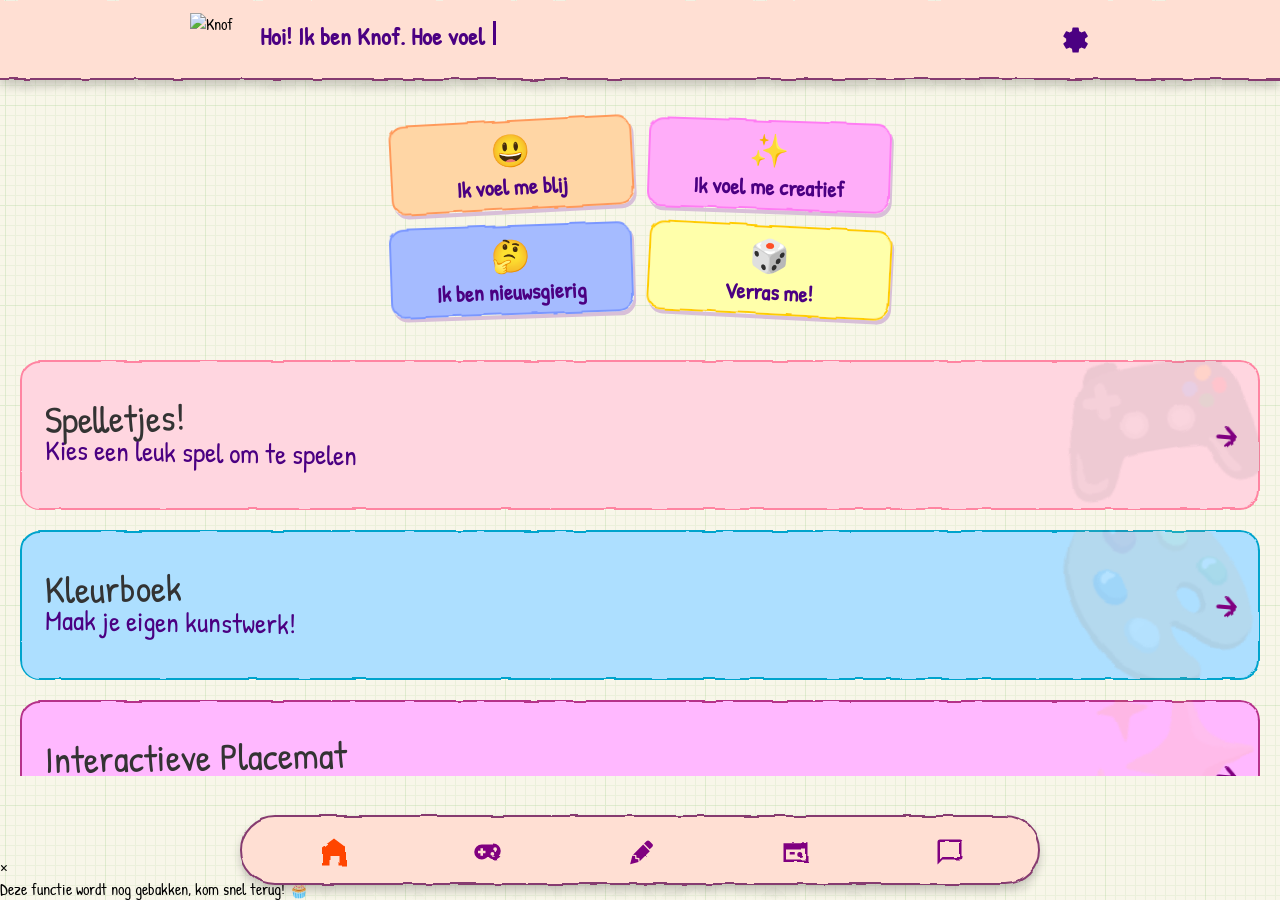
==== index.html @ f1975641 "Update index.html" ====
<!DOCTYPE html>
<html lang="nl">
<head>
  <meta charset="UTF-8">
  <meta name="viewport" content="width=device-width, initial-scale=1.0, maximum-scale=1.0, user-scalable=no">
  <title>Knof's Online Speelbos</title>
  <link rel="stylesheet" href="css/style.css">
  <link rel="manifest" href="manifest.json">
  <meta name="theme-color" content="#F8F6E9">
  <link rel="apple-touch-icon" href="images/icon-192.png">
</head>
<body>
  <!-- SVG filters for hand-drawn effect -->
  <svg class="svg-filters">
    <defs>
      <filter id="rough-filter">
        <feTurbulence type="fractalNoise" baseFrequency="0.04" numOctaves="2" result="noise" />
        <feDisplacementMap in="SourceGraphic" in2="noise" scale="4" xChannelSelector="R" yChannelSelector="G"/>
      </filter>
      <filter id="squiggly-filter">
        <feTurbulence type="turbulence" baseFrequency="0.02" numOctaves="3" result="turbulence" seed="2"/>
        <feDisplacementMap in="SourceGraphic" in2="turbulence" scale="6" />
      </filter>
    </defs>
  </svg>

  <!-- Container voor top navigatie -->
  <div id="top-nav-container"></div>

  <!-- Settings modal container -->
  <div id="settings-modal-container"></div>

  <!-- Hoofdcontent -->
  <div class="app-container">
    <div class="buttons-container">
      <div class="button" id="blij-btn">
        <div class="button-bg"></div>
        <span>
          <div class="button-emoji">😃</div>
          <div class="button-text">Ik voel me blij</div>
        </span>
      </div>
      <div class="button" id="creatief-btn">
        <div class="button-bg"></div>
        <span>
          <div class="button-emoji">✨</div>
          <div class="button-text">Ik voel me creatief</div>
        </span>
      </div>
      <div class="button" id="nieuwsgierig-btn">
        <div class="button-bg"></div>
        <span>
          <div class="button-emoji">🤔</div>
          <div class="button-text">Ik ben nieuwsgierig</div>
        </span>
      </div>
      <div class="button" id="verrassing-btn">
        <div class="button-bg"></div>
        <span>
          <div class="button-emoji">🎲</div>
          <div class="button-text">Verras me!</div>
        </span>
      </div>
    </div>
    
    <div class="sections-container">
      <!-- Games Section -->
      <div class="section" id="games-section">
        <div class="section-bg-games"></div>
        <div class="section-title">Spelletjes!</div>
        <div class="section-subtitle">Kies een leuk spel om te spelen</div>
        <span class="section-arrow"></span>
      </div>
      
      <!-- Coloring Boek Section -->
      <div class="section" id="coloring-section">
        <div class="section-bg-coloring"></div>
        <div class="section-title">Kleurboek</div>
        <div class="section-subtitle">Maak je eigen kunstwerk!</div>
        <span class="section-arrow"></span>
      </div>

      <!-- Placemat Section -->
      <div class="section" id="placemat-section">
        <div class="section-bg-placemat"></div>
        <div class="section-title">Interactieve Placemat</div>
        <div class="section-subtitle">Speel met AR!</div>
        <span class="section-arrow"></span>
      </div>

      <!-- Chat Section -->
      <div class="section" id="chat-section">
        <div class="section-bg-chat"></div>
        <div class="section-title">Praten met Knof</div>
        <div class="section-subtitle">Stel vragen aan je vriend!</div>
        <span class="section-arrow"></span>
      </div>
    </div>
  </div> 

  <!-- Container voor bottom navigatie -->
  <div id="bottom-nav-container"></div>

  <!-- Popup melding -->
  <div id="popup-message" class="popup">
    <div class="popup-content">
      <span class="close-popup">&times;</span>
      <p>Deze functie wordt nog gebakken, kom snel terug! 🧁</p>
    </div>
  </div>

  <!-- Scripts -->
  <script src="js/common.js"></script>
  <script>
    // Home-specifieke code
    document.addEventListener('DOMContentLoaded', function() {
      // Welkomstbericht tonen wanneer de pagina geladen is
      setTimeout(() => {
        typeSpeechMessage("Hoi! Ik ben Knof. Hoe voel je je vandaag?");
      }, 500);
      
      // Event listeners voor de stemmings-buttons
      document.getElementById('blij-btn').addEventListener('click', () => {
        window.location.href = 'games.html';
      });
      
      document.getElementById('creatief-btn').addEventListener('click', () => {
        window.location.href = 'coloring.html';
      });
      
      document.getElementById('nieuwsgierig-btn').addEventListener('click', () => {
        window.location.href = 'chat.html';
      });
      
      document.getElementById('verrassing-btn').addEventListener('click', () => {
        const sections = ['games.html', 'coloring.html', 'placemat.html', 'chat.html'];
        const randomSection = sections[Math.floor(Math.random() * sections.length)];
        window.location.href = randomSection;
      });
      
      // Sectie klikbare gebieden
      document.getElementById('games-section').addEventListener('click', () => {
        window.location.href = 'games.html';
      });
      
      document.getElementById('coloring-section').addEventListener('click', () => {
        window.location.href = 'coloring.html';
      });
      
      document.getElementById('placemat-section').addEventListener('click', () => {
        // Toon de popup in plaats van naar een andere pagina te navigeren
        document.getElementById('popup-message').style.display = 'block';
        
        // Toon ook een leuk bericht van Knof
        typeSpeechMessage("Oeps! De placemat ligt nog in de oven. Kom snel weer terug!");
      });
      
      document.getElementById('chat-section').addEventListener('click', () => {
        window.location.href = 'chat.html';
      });
      
      // Popup sluiten wanneer op het X icoontje wordt geklikt
      document.querySelector('.close-popup').addEventListener('click', function() {
        document.getElementById('popup-message').style.display = 'none';
      });
      
      // Popup sluiten wanneer ergens anders wordt geklikt
      window.addEventListener('click', function(event) {
        if (event.target == document.getElementById('popup-message')) {
          document.getElementById('popup-message').style.display = 'none';
        }
      });
    });
  </script>
</body>
</html>
---- css/style.css ----
/* Import Google Fonts */
@import url('https://fonts.googleapis.com/css2?family=Architects+Daughter&family=Patrick+Hand&display=swap');

/* Reset en basis stijlen */
* {
  margin: 0;
  padding: 0;
  box-sizing: border-box;
  font-family: 'Patrick Hand', 'Architects Daughter', cursive;
}

html, body {
  width: 100%;
  height: 100%;
  overflow-x: hidden;
}

body {
  background-color: #F8F6E9;
  background-image: url("data:image/svg+xml,%3Csvg xmlns='http://www.w3.org/2000/svg' width='100' height='100' viewBox='0 0 100 100'%3E%3Cg fill-rule='evenodd'%3E%3Cg fill='%23B8D9A5' fill-opacity='0.4'%3E%3Cpath opacity='.5' d='M96 [base64] 0v-9h-9v9h9zm-10 0v-9h-9v9h9zm-10 0v-9h-9v9h9zm-10 0v-9h-9v9h9zm-10 0v-9h-9v9h9zm-10 0v-9h-9v9h9zm-10 0v-9h-9v9h9zm-10 0v-9h-9v9h9zm-9-10h9v-9h-9v9zm10 0h9v-9h-9v9zm10 0h9v-9h-9v9zm10 0h9v-9h-9v9zm10 0h9v-9h-9v9zm10 0h9v-9h-9v9zm10 0h9v-9h-9v9zm10 0h9v-9h-9v9zm9-10v-9h-9v9h9zm-10 0v-9h-9v9h9zm-10 0v-9h-9v9h9zm-10 0v-9h-9v9h9zm-10 0v-9h-9v9h9zm-10 0v-9h-9v9h9zm-10 0v-9h-9v9h9zm-10 0v-9h-9v9h9zm-9-10h9v-9h-9v9zm10 0h9v-9h-9v9zm10 0h9v-9h-9v9zm10 0h9v-9h-9v9zm10 0h9v-9h-9v9zm10 0h9v-9h-9v9zm10 0h9v-9h-9v9zm10 0h9v-9h-9v9zm9-10v-9h-9v9h9zm-10 0v-9h-9v9h9zm-10 0v-9h-9v9h9zm-10 0v-9h-9v9h9zm-10 0v-9h-9v9h9zm-10 0v-9h-9v9h9zm-10 0v-9h-9v9h9zm-10 0v-9h-9v9h9zm-9-10h9v-9h-9v9zm10 0h9v-9h-9v9zm10 0h9v-9h-9v9zm10 0h9v-9h-9v9zm10 0h9v-9h-9v9zm10 0h9v-9h-9v9zm10 0h9v-9h-9v9zm10 0h9v-9h-9v9zm9-10v-9h-9v9h9zm-10 0v-9h-9v9h9zm-10 0v-9h-9v9h9zm-10 0v-9h-9v9h9zm-10 0v-9h-9v9h9zm-10 0v-9h-9v9h9zm-10 0v-9h-9v9h9zm-10 0v-9h-9v9h9zm-9-10h9v-9h-9v9zm10 0h9v-9h-9v9zm10 0h9v-9h-9v9zm10 0h9v-9h-9v9zm10 0h9v-9h-9v9zm10 0h9v-9h-9v9zm10 0h9v-9h-9v9zm10 0h9v-9h-9v9z'/%3E%3Cpath d='M6 5V0H5v5H0v1h5v94h1V6h94V5H6z'/%3E%3C/g%3E%3C/g%3E%3C/svg%3E");
  height: 100vh;
  display: flex;
  flex-direction: column;
  position: relative;
  -webkit-text-size-adjust: 100%;
}

.welcome-text, .section-title, .section-subtitle, .page-title {
  line-height: 1.3;
}

/* SVG filters for hand-drawn effect */
.svg-filters {
  position: absolute;
  width: 0;
  height: 0;
}

/* Top navigation bar styling */
.top-nav-bar {
  position: fixed;
  top: 0;
  left: 0;
  width: 100%;
  height: 80px;
  display: flex;
  justify-content: space-between;
  align-items: center;
  z-index: 1100;
  background-color: transparent;
  padding: 0 15px;
}

.top-nav-inner {
  width: 100%;
  max-width: 900px;
  margin: 0 auto;
  display: flex;
  justify-content: space-between;
  align-items: center;
  position: relative;
  z-index: 2;
}

.top-nav-bar-bg {
  position: absolute;
  top: 0;
  left: 0;
  width: 100%;
  height: 100%;
  pointer-events: none;
  filter: url(#rough-filter);
  border-bottom: 2px solid #863A6F;
  background-color: #FFDFD3;
  box-shadow: 0 6px 10px rgba(0,0,0,0.2);
}

/* Knof's bounce animation */
@keyframes knofBounce {
  0%, 20%, 50%, 80%, 100% {transform: translateY(0);}
  40% {transform: translateY(-8px);}
  60% {transform: translateY(-4px);}
}

.top-nav-knof {
  width: 55px;
  height: 55px;
  position: relative;
  cursor: pointer;
  transition: transform 0.2s;
  flex-shrink: 0;
  animation: knofBounce 7s ease-in-out infinite;
}

.top-nav-knof img {
  width: 100%;
  height: 100%;
  object-fit: contain;
}

.top-nav-knof:hover {
  transform: scale(1.1);
}

/* Text container styling */
.top-nav-text {
  flex-grow: 1;
  margin: 0 15px;
  position: relative;
  overflow: hidden;
  height: 40px;
  display: flex;
  align-items: center;
}

.typwriter-container {
  width: 100%;
  height: 100%;
  overflow: hidden;
  position: relative;
}

.typwriter-text {
  font-size: 24px;
  font-weight: bold;
  color: #4B0082;
  white-space: nowrap;
  display: inline-block;
  position: relative;
}

.typing-cursor {
  display: inline-block;
  width: 3px;
  height: 24px;
  background-color: #4B0082;
  margin-left: 5px;
  animation: blink 0.7s infinite;
}

@keyframes blink {
  0%, 100% { opacity: 1; }
  50% { opacity: 0; }
}

/* Slow rotating settings gear */
@keyframes slowRotate {
  from {transform: rotate(0deg);}
  to {transform: rotate(360deg);}
}

.top-nav-settings {
  width: 30px;
  height: 30px;
  position: relative;
  cursor: pointer;
  flex-shrink: 0;
  margin-left: 10px;
}

.top-nav-settings svg {
  width: 100%;
  height: 100%;
  fill: #4B0082;
  animation: slowRotate 20s linear infinite;
}

.top-nav-settings:hover {
  filter: brightness(1.2);
}

/* Settings modal */
.settings-modal {
  position: fixed;
  top: 0;
  left: 0;
  width: 100%;
  height: 100%;
  display: none;
  background: rgba(0,0,0,0.5);
  z-index: 1200;
  justify-content: center;
  align-items: center;
}

.settings-content {
  background: #fff;
  padding: 20px;
  border-radius: 10px;
  min-width: 300px;
  text-align: center;
  position: relative;
  filter: url(#rough-filter);
  border: 2px solid #863A6F;
  background-color: #FFDFD3;
}

.close-settings {
  position: absolute;
  top: 5px;
  right: 10px;
  cursor: pointer;
  font-size: 20px;
}

.settings-options {
  margin-top: 20px;
  text-align: left;
}

.settings-option {
  margin-bottom: 15px;
}

.settings-option label {
  display: block;
  margin-bottom: 5px;
  font-size: 18px;
}

.settings-option input,
.settings-option select {
  width: 100%;
  padding: 8px;
  border-radius: 5px;
  border: 1px solid #ccc;
}

/* Main content container */
.app-container {
  flex: 1;
  padding: 20px;
  margin: 100px auto 80px auto;
  max-width: 100%;
  width: 100%;
  display: flex;
  flex-direction: column;
  gap: 20px;
  overflow-y: auto;
  scrollbar-width: none;
  -ms-overflow-style: none;
}

.app-container::-webkit-scrollbar {
  display: none;
}

/* Page title */
.page-title {
  font-size: 42px;
  color: #4B0082;
  text-align: center;
  margin-bottom: 20px;
  position: relative;
  z-index: 2;
  transform: rotate(-1deg);
}

/* Buttons container */
.buttons-container {
  display: grid;
  grid-template-columns: 1fr 1fr;
  grid-template-rows: 1fr 1fr;
  gap: 15px;
  margin-bottom: 25px;
  width: 100%;
  max-width: 500px;
  margin-left: auto;
  margin-right: auto;
}

.button {
  position: relative;
  color: #4B0082;
  border: none;
  padding: 12px 18px;
  font-size: 32px;
  font-weight: bold;
  cursor: pointer;
  flex: 1;
  min-width: 90px;
  max-width: none;
  text-align: center;
  z-index: 1;
  transition: transform 0.2s, box-shadow 0.2s;
  border-radius: 15px;
  display: inline-block;
  box-shadow: 2px 4px 0px #D8BFD8;
  transform: rotate(var(--rotation));
  height: 90px;
  display: flex;
  flex-direction: column;
  justify-content: center;
  align-items: center;
}

/* Random rotations for buttons */
#blij-btn { --rotation: -3deg; }
#creatief-btn { --rotation: 2deg; }
#nieuwsgierig-btn { --rotation: -2deg; }
#verrassing-btn { --rotation: 3deg; }

.button:hover {
  transform: translateY(-3px) rotate(0deg);
  box-shadow: 2px 6px 5px rgba(216, 191, 216, 0.7);
}

@keyframes wiggle {
  0% { transform: rotate(var(--rotation)); }
  25% { transform: rotate(calc(var(--rotation) - 0.5deg)); }
  75% { transform: rotate(calc(var(--rotation) + 0.5deg)); }
  100% { transform: rotate(var(--rotation)); }
}

.button:hover { 
  animation: wiggle 0.5s ease-in-out; 
}

.button span {
  display: flex;
  flex-direction: column;
  align-items: center;
  justify-content: center;
  gap: 0px;
}

.button-emoji {
  font-size: 32px;
  margin-bottom: 0px;
}

.button-text {
  font-size: 22px;
  white-space: nowrap;
}

.button-bg {
  position: absolute;
  top: 0;
  left: 0;
  width: 100%;
  height: 100%;
  z-index: -1;
  filter: url(#rough-filter);
  border-radius: 15px;
}

#blij-btn .button-bg { background-color: #FFD6A5; border: 2px solid #FF9A5A; }
#creatief-btn .button-bg { background-color: #FFADF9; border: 2px solid #FF7BF3; }
#nieuwsgierig-btn .button-bg { background-color: #A5BBFF; border: 2px solid #7A97FF; }
#verrassing-btn .button-bg { background-color: #FFFFAA; border: 2px solid #FFCC00; }

/* Sections container */
.sections-container {
  display: flex;
  flex-direction: column;
  gap: 20px;
  flex: 1;
  width: 100%;
  max-width: 100%;
  margin: 0 auto;
}

.section {
  background-color: transparent;
  border-radius: 20px;
  padding: 25px;
  display: flex;
  flex-direction: column;
  position: relative;
  min-height: 150px;
  transition: transform 0.2s;
  cursor: pointer;
  width: 100%;
  overflow: hidden;
}

.section:hover { 
  transform: translateY(-5px); 
}

.section-bg-games {
  position: absolute;
  top: 0;
  left: 0;
  width: 100%;
  height: 100%;
  border-radius: 20px;
  pointer-events: none;
  z-index: -1;
  filter: url(#rough-filter);
  border: 2px solid #FF85A2;
  background-color: #FFD6E0;
}

.section-bg-coloring {
  position: absolute;
  top: 0;
  left: 0;
  width: 100%;
  height: 100%;
  border-radius: 20px;
  pointer-events: none;
  z-index: -1;
  filter: url(#rough-filter);
  border: 2px solid #00A4CC;
  background-color: #ADDFFF;
}

.section-bg-placemat {
  position: absolute;
  top: 0;
  left: 0;
  width: 100%;
  height: 100%;
  border-radius: 20px;
  pointer-events: none;
  z-index: -1;
  filter: url(#rough-filter);
  border: 2px solid #B5338A;
  background-color: #FFB8FF;
}

.section-bg-chat {
  position: absolute;
  top: 0;
  left: 0;
  width: 100%;
  height: 100%;
  border-radius: 20px;
  pointer-events: none;
  z-index: -1;
  filter: url(#rough-filter);
  border: 2px solid #7BB661;
  background-color: #B8FFB8;
}

/* Theme icons in the corner of sections */
.section-bg-games::after {
  content: "🎮";
  position: absolute;
  bottom: -30px;
  right: -10px;
  font-size: 175px;
  opacity: 0.10;
  pointer-events: none;
  z-index: 0;
  transform: rotate(-9deg);
}

.section-bg-coloring::after {
  content: "🎨";
  position: absolute;
  bottom: -30px;
  right: -10px;
  font-size: 175px;
  opacity: 0.10;
  pointer-events: none;
  z-index: 0;
  transform: rotate(9deg);
}

.section-bg-placemat::after {
  content: "✨";
  position: absolute;
  bottom: -30px;
  right: -10px;
  font-size: 175px;
  opacity: 0.10;
  pointer-events: none;
  z-index: 0;
  transform: rotate(-8deg);
}

.section-bg-chat::after {
  content: "💬";
  position: absolute;
  bottom: -30px;
  right: -10px;
  font-size: 175px;
  opacity: 0.10;
  pointer-events: none;
  z-index: 0;
  transform: rotate(8deg);
}

.section-title {
  font-size: 38px;
  color: #333;
  margin-bottom: 8px;
  position: relative;
  z-index: 2;
  display: inline-block;
  transform: rotate(-1deg);
}

.section-subtitle {
  font-size: 28px;
  color: #4B0082;
  position: relative;
  z-index: 2;
  display: inline-block;
  transform: rotate(1deg);
}

.section-arrow {
  position: absolute;
  right: 20px;
  top: 50%;
  transform: translateY(-50%) rotate(5deg);
  width: 30px;
  height: 30px;
  z-index: 2;
  filter: url(#squiggly-filter);
  background-image: url("data:image/svg+xml,%3Csvg xmlns='http://www.w3.org/2000/svg' viewBox='0 0 24 24' fill='none' stroke='%23800080' stroke-width='3' stroke-linecap='round' stroke-linejoin='round'%3E%3Cpath d='M5 12h14' style='stroke-dasharray: 1,0.3;'/%3E%3Cpath d='M12 5l7 7-7 7' style='stroke-dasharray: 1,0.5;'/%3E%3C/svg%3E");
  background-size: contain;
  background-repeat: no-repeat;
}

/* Bottom nav bar */
.nav-bar {
  position: fixed;
  bottom: 15px;
  left: 50%;
  transform: translateX(-50%);
  width: 90%;
  max-width: 800px;
  height: 70px;
  display: flex;
  justify-content: space-around;
  align-items: center;
  z-index: 1000;
  background-color: transparent;
  padding: 0 15px;
}

.nav-bar-bg {
  position: absolute;
  top: 0;
  left: 0;
  width: 100%;
  height: 100%;
  pointer-events: none;
  filter: url(#rough-filter);
  border: 2px solid #863A6F;
  background-color: #FFDFD3;
  border-radius: 35px;
  box-shadow: 0 6px 10px rgba(0,0,0,0.2);
}

.nav-icon {
  width: 30px;
  height: 30px;
  color: #800080;
  position: relative;
  z-index: 2;
  transition: transform 0.2s;
  filter: url(#squiggly-filter);
  cursor: pointer;
}

.nav-icon:hover, .nav-icon.active {
  transform: scale(1.2);
}

.nav-icon.active {
  color: #FF4500;
}

/* Games container */
.games-container {
  display: grid;
  grid-template-columns: repeat(auto-fill, minmax(300px, 1fr));
  gap: 20px;
  padding: 20px;
  max-width: 1200px;
  margin: 0 auto;
}

.game-item {
  background-color: transparent;
  border-radius: 15px;
  padding: 20px;
  position: relative;
  min-height: 200px;
  cursor: pointer;
  transition: transform 0.2s;
}

.game-item:hover {
  transform: translateY(-5px);
}

.game-item-bg {
  position: absolute;
  top: 0;
  left: 0;
  width: 100%;
  height: 100%;
  border-radius: 15px;
  pointer-events: none;
  z-index: -1;
  filter: url(#rough-filter);
  border: 2px solid #FF85A2;
  background-color: #FFD6E0;
}

.game-item h2 {
  font-size: 28px;
  color: #333;
  margin-bottom: 10px;
}

.game-item p {
  font-size: 18px;
  color: #4B0082;
}

.game-preview {
  margin-top: 15px;
  height: 120px;
  display: flex;
  justify-content: center;
  align-items: center;
  overflow: hidden;
}

/* Memory game */
.memory-container {
  display: grid;
  grid-template-columns: repeat(4, 1fr);
  gap: 10px;
  max-width: 500px;
  margin: 0 auto;
  perspective: 1000px;
}

.memory-card {
  height: 100px;
  position: relative;
  cursor: pointer;
  transform-style: preserve-3d;
  transform: scale(1);
  transition: transform 0.5s;
}

.memory-card.flip {
  transform: rotateY(180deg);
}

.card-inner {
  position: relative;
  width: 100%;
  height: 100%;
  text-align: center;
  transition: transform 0.6s;
  transform-style: preserve-3d;
}

.card-front, .card-back {
  position: absolute;
  width: 100%;
  height: 100%;
  display: flex;
  justify-content: center;
  align-items: center;
  backface-visibility: hidden;
  border-radius: 10px;
  font-size: 40px;
}

.card-front {
  background-color: #FFD6A5;
  border: 2px solid #FF9A5A;
  filter: url(#rough-filter);
}

.card-back {
  background-color: #FFADF9;
  border: 2px solid #FF7BF3;
  transform: rotateY(180deg);
  filter: url(#rough-filter);
}

/* Coloring book */
.coloring-container {
  display: flex;
  flex-direction: column;
  align-items: center;
  gap: 20px;
  width: 100%;
  max-width: 800px;
  margin: 0 auto;
}

.color-tools {
  display: flex;
  flex-wrap: wrap;
  gap: 10px;
  justify-content: center;
  margin-bottom: 10px;
}

.color-btn {
  width: 40px;
  height: 40px;
  border-radius: 50%;
  cursor: pointer;
  transition: transform 0.2s;
  border: 2px solid #333;
  filter: url(#rough-filter);
}

.color-btn:hover {
  transform: scale(1.2);
}

.drawing-tools {
  display: flex;
  align-items: center;
  gap: 15px;
  margin-bottom: 20px;
}

#canvas-container {
  width: 100%;
  border-radius: 10px;
  overflow: hidden;
  position: relative;
  filter: url(#rough-filter);
  border: 2px solid #00A4CC;
}

#coloring-canvas {
  background-color: white;
  width: 100%;
  height: 100%;
  display: block;
}

#clear-canvas {
  padding: 8px 15px;
  background-color: #FFADF9;
  border: 2px solid #FF7BF3;
  border-radius: 8px;
  cursor: pointer;
  font-size: 16px;
  filter: url(#rough-filter);
  transition: transform 0.2s;
}

#clear-canvas:hover {
  transform: translateY(-2px);
}

/* Placemat page */
.placemat-container {
  display: flex;
  flex-direction: column;
  align-items: center;
  gap: 30px;
  max-width: 800px;
  margin: 0 auto;
}

.placemat-preview {
  width: 100%;
  max-width: 500px;
  height: 300px;
  background-color: #FFB8FF;
  border: 2px solid #B5338A;
  border-radius: 10px;
  display: flex;
  justify-content: center;
  align-items: center;
  position: relative;
  filter: url(#rough-filter);
}

.placemat-preview::after {
  content: "✨";
  position: absolute;
  bottom: -30px;
  right: -10px;
  font-size: 175px;
  opacity: 0.10;
  pointer-events: none;
  z-index: 0;
  transform: rotate(-8deg);
}

#qr-code {
  width: 150px;
  height: 150px;
  background-color: white;
  border: 2px solid #333;
  display: flex;
  justify-content: center;
  align-items: center;
  font-size: 12px;
  text-align: center;
}

.placemat-actions {
  display: flex;
  flex-wrap: wrap;
  gap: 15px;
  justify-content: center;
}

.placemat-button {
  padding: 10px 20px;
  background-color: #ADDFFF;
  border: 2px solid #00A4CC;
  border-radius: 8px;
  cursor: pointer;
  font-size: 18px;
  filter: url(#rough-filter);
  transition: transform 0.2s;
}

.placemat-button:hover {
  transform: translateY(-3px);
}

#placemat-instructions {
  padding: 20px;
  background-color: #FFFFAA;
  border: 2px solid #FFCC00;
  border-radius: 10px;
  display: none;
  filter: url(#rough-filter);
}

/* Chat page */
.chat-container {
  display: flex;
  flex-direction: column;
  height: calc(100vh - 250px);
  max-width: 800px;
  margin: 0 auto;
  border-radius: 10px;
  overflow: hidden;
  border: 2px solid #7BB661;
  background-color: white;
  filter: url(#rough-filter);
}

.chat-header {
  padding: 15px;
  background-color: #B8FFB8;
  border-bottom: 2px solid #7BB661;
  display: flex;
  align-items: center;
  gap: 10px;
}

.chat-header img {
  width: 40px;
  height: 40px;
  border-radius: 50%;
}

.chat-header h2 {
  margin: 0;
  color: #333;
}

.chat-messages {
  flex: 1;
  padding: 15px;
  overflow-y: auto;
  display: flex;
  flex-direction: column;
  gap: 10px;
}

.chat-message {
  display: flex;
  margin-bottom: 10px;
}

.user-message {
  justify-content: flex-end;
}

.knof-message {
  justify-content: flex-start;
}

.chat-avatar {
  width: 40px;
  height: 40px;
  border-radius: 50%;
  overflow: hidden;
  margin-right: 10px;
  background-color: #B8FFB8;
  display: flex;
  justify-content: center;
  align-items: center;
}

.chat-avatar img {
  width: 100%;
  height: 100%;
  object-fit: contain;
}

.message-content {
  max-width: 70%;
  padding: 10px 15px;
  border-radius: 15px;
  font-size: 16px;
  position: relative;
}

.user-message .message-content {
  background-color: #ADDFFF;
  border: 1px solid #00A4CC;
  border-top-right-radius: 4px;
  filter: url(#rough-filter);
}

.knof-message .message-content {
  background-color: #B8FFB8;
  border: 1px solid #7BB661;
  border-top-left-radius: 4px;
  filter: url(#rough-filter);
}

.chat-form {
  padding: 15px;
  border-top: 2px solid #7BB661;
  display: flex;
  gap: 10px;
}

.chat-form input {
  flex: 1;
  padding: 10px;
  border-radius: 20px;
  border: 1px solid #ccc;
  font-size: 16px;
}

.chat-form button {
  padding: 10px 20px;
  background-color: #B8FFB8;
  border: 2px solid #7BB661;
  border-radius: 20px;
  cursor: pointer;
  font-size: 16px;
  transition: transform 0.2s;
  filter: url(#rough-filter);
}

.chat-form button:hover {
  transform: translateY(-2px);
}

/* Media query voor kleine schermen */
@media (max-width: 480px) {
  .top-nav-bar {
    height: 70px;
  }
  
  .nav-bar {
    width: 95%;
    height: 60px;
    padding: 0 10px;
  }
  
  .top-nav-knof {
    width: 40px;
    height: 40px;
  }
  
  .typwriter-text {
    font-size: 20px;
  }
  
  .typing-cursor {
    height: 20px;
  }
  
  .top-nav-settings {
    width: 25px;
    height: 25px;
  }
  
  .nav-icon {
    width: 25px;
    height: 25px;
  }
  
  .button-emoji {
    font-size: 28px;
  }
  
  .button-text {
    font-size: 16px;
  }
  
  .page-title {
    font-size: 32px;
  }
  
  .section-title {
    font-size: 30px;
  }
  
  .section-subtitle {
    font-size: 22px;
  }
  
  .games-container {
    grid-template-columns: 1fr;
  }
  
  .memory-container {
    grid-template-columns: repeat(3, 1fr);
  }
  
  .chat-container {
    height: calc(100vh - 200px);
  }
  
  .message-content {
    max-width: 85%;
  }
}
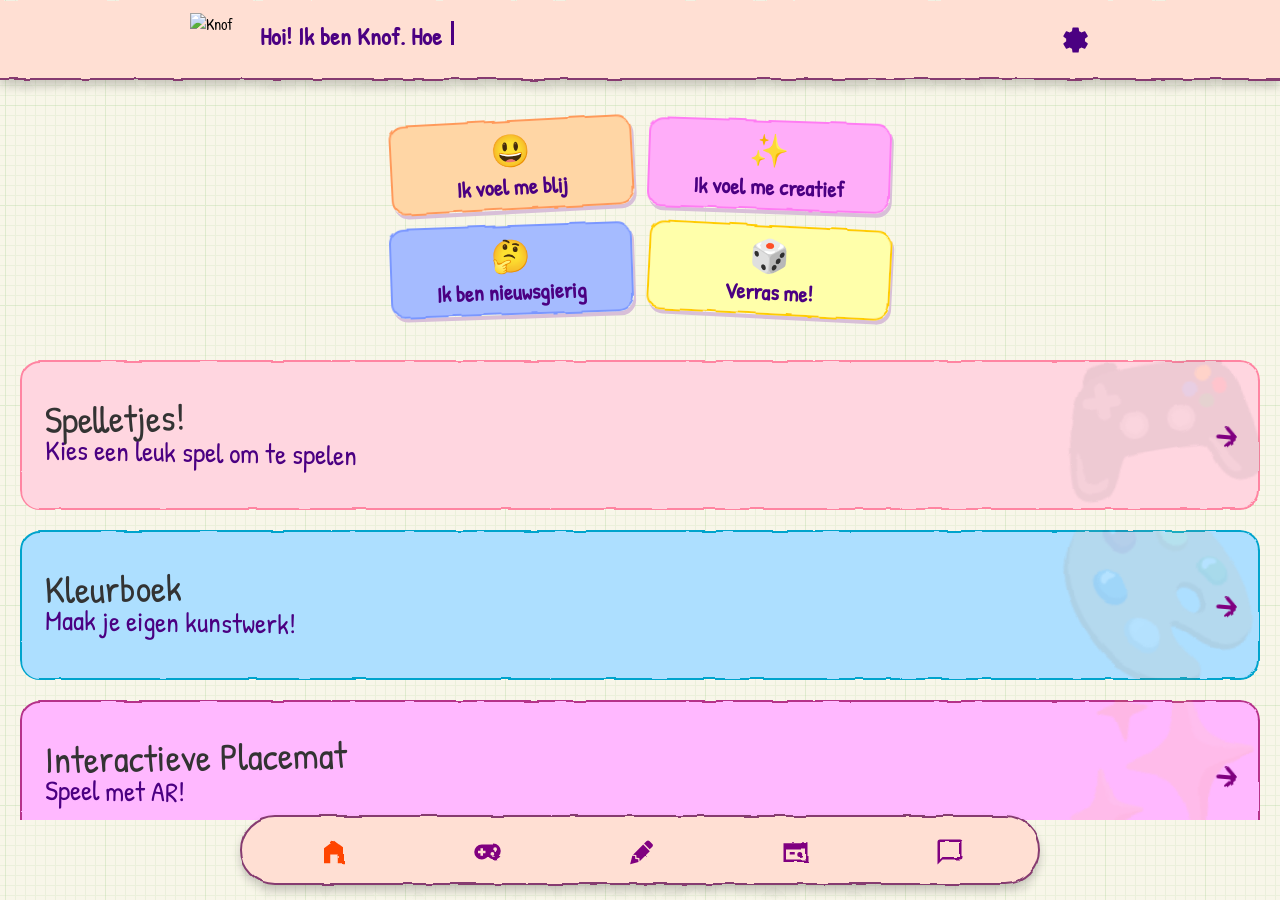
==== commit c88b6deb: "Update index.html" ====
--- a/index.html
+++ b/index.html
@@ -149,10 +149,10 @@
       
       document.getElementById('placemat-section').addEventListener('click', () => {
         // Toon de popup in plaats van naar een andere pagina te navigeren
-        document.getElementById('popup-message').style.display = 'block';
+        document.getElementById('popup-message').style.display = 'flex';
         
         // Toon ook een leuk bericht van Knof
-        typeSpeechMessage("Oeps! De placemat ligt nog in de oven. Kom snel weer terug!");
+        typeSpeechMessage("Oeps! De placemat-functie ligt nog in de oven!");
       });
       
       document.getElementById('chat-section').addEventListener('click', () => {
--- a/css/style.css
+++ b/css/style.css
@@ -96,10 +96,6 @@
   width: 100%;
   height: 100%;
   object-fit: contain;
-}
-
-.top-nav-knof:hover {
-  transform: scale(1.1);
 }
 
 /* Text container styling */
@@ -163,10 +159,6 @@
   height: 100%;
   fill: #4B0082;
   animation: slowRotate 20s linear infinite;
-}
-
-.top-nav-settings:hover {
-  filter: brightness(1.2);
 }
 
 /* Settings modal */
@@ -300,22 +292,6 @@
 #nieuwsgierig-btn { --rotation: -2deg; }
 #verrassing-btn { --rotation: 3deg; }
 
-.button:hover {
-  transform: translateY(-3px) rotate(0deg);
-  box-shadow: 2px 6px 5px rgba(216, 191, 216, 0.7);
-}
-
-@keyframes wiggle {
-  0% { transform: rotate(var(--rotation)); }
-  25% { transform: rotate(calc(var(--rotation) - 0.5deg)); }
-  75% { transform: rotate(calc(var(--rotation) + 0.5deg)); }
-  100% { transform: rotate(var(--rotation)); }
-}
-
-.button:hover { 
-  animation: wiggle 0.5s ease-in-out; 
-}
-
 .button span {
   display: flex;
   flex-direction: column;
@@ -373,10 +349,6 @@
   cursor: pointer;
   width: 100%;
   overflow: hidden;
-}
-
-.section:hover { 
-  transform: translateY(-5px); 
 }
 
 .section-bg-games {
@@ -559,10 +531,6 @@
   cursor: pointer;
 }
 
-.nav-icon:hover, .nav-icon.active {
-  transform: scale(1.2);
-}
-
 .nav-icon.active {
   color: #FF4500;
 }
@@ -587,10 +555,6 @@
   transition: transform 0.2s;
 }
 
-.game-item:hover {
-  transform: translateY(-5px);
-}
-
 .game-item-bg {
   position: absolute;
   top: 0;
@@ -711,10 +675,6 @@
   filter: url(#rough-filter);
 }
 
-.color-btn:hover {
-  transform: scale(1.2);
-}
-
 .drawing-tools {
   display: flex;
   align-items: center;
@@ -749,10 +709,6 @@
   transition: transform 0.2s;
 }
 
-#clear-canvas:hover {
-  transform: translateY(-2px);
-}
-
 /* Placemat page */
 .placemat-container {
   display: flex;
@@ -817,10 +773,6 @@
   font-size: 18px;
   filter: url(#rough-filter);
   transition: transform 0.2s;
-}
-
-.placemat-button:hover {
-  transform: translateY(-3px);
 }
 
 #placemat-instructions {
@@ -954,8 +906,59 @@
   filter: url(#rough-filter);
 }
 
-.chat-form button:hover {
-  transform: translateY(-2px);
+/* Popup stijlen */
+.popup {
+  display: none;
+  position: fixed;
+  z-index: 1000;
+  left: 0;
+  top: 0;
+  width: 100%;
+  height: 100%;
+  overflow: auto;
+  background-color: rgba(0,0,0,0.4);
+  justify-content: center;
+  align-items: center;
+}
+
+.popup-content {
+  background-color: #F8F6E9;
+  padding: 25px;
+  border: 2px solid #B5338A;
+  width: 85%;
+  max-width: 450px;
+  border-radius: 15px;
+  text-align: center;
+  position: relative;
+  filter: url(#rough-filter);
+  box-shadow: 0 6px 12px rgba(0, 0, 0, 0.3);
+  font-size: 1.2rem;
+  font-family: 'Patrick Hand', 'Architects Daughter', cursive;
+  animation: popIn 0.3s ease-out;
+  background-color: #FFB8FF;
+}
+
+@keyframes popIn {
+  0% { transform: scale(0.8); opacity: 0; }
+  100% { transform: scale(1); opacity: 1; }
+}
+
+.close-popup {
+  color: #70543E;
+  float: right;
+  font-size: 32px;
+  font-weight: bold;
+  cursor: pointer;
+  margin-top: -10px;
+  margin-right: -10px;
+}
+
+.popup-content p {
+  margin-top: 10px;
+  color: #4B0082;
+  font-size: 1.8rem;
+  line-height: 1.4;
+  padding: 10px 0;
 }
 
 /* Media query voor kleine schermen */
@@ -1028,4 +1031,13 @@
   .message-content {
     max-width: 85%;
   }
-}
+  
+  .popup-content {
+    padding: 20px;
+    width: 90%;
+  }
+  
+  .popup-content p {
+    font-size: 1.6rem;
+  }
+}
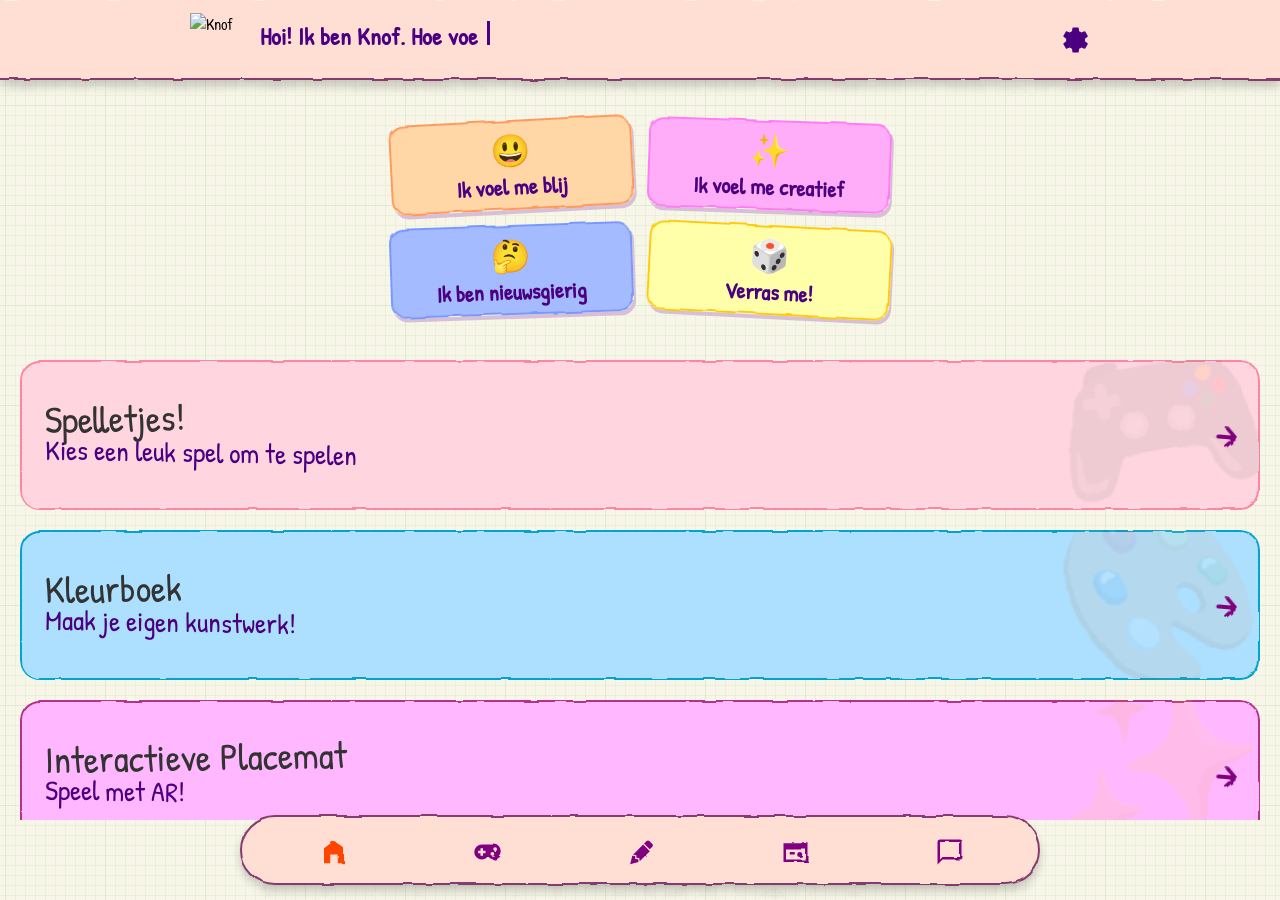
==== commit 2f7c9e9f: "Update index.html" ====
--- a/index.html
+++ b/index.html
@@ -8,6 +8,65 @@
   <link rel="manifest" href="manifest.json">
   <meta name="theme-color" content="#F8F6E9">
   <link rel="apple-touch-icon" href="images/icon-192.png">
+  <style>
+    /* Stijl voor de weer-popup - aangepast om overeen te komen met de bestaande popup */
+    .weather-popup {
+      display: none;
+      position: fixed;
+      top: 0;
+      left: 0;
+      right: 0;
+      bottom: 0;
+      background-color: rgba(248, 246, 233, 0.9);
+      z-index: 1001;
+      justify-content: center;
+      align-items: center;
+      padding: 20px;
+    }
+    
+    /* Aangepast naar dezelfde stijl als popup-content */
+    .weather-popup-content {
+      background-color: #FFFFFF;
+      border-radius: 20px;
+      padding: 25px;
+      width: 85%;
+      max-width: 320px;
+      text-align: center;
+      box-shadow: 0 6px 12px rgba(0,0,0,0.1);
+      position: relative;
+      animation: popIn 0.4s ease-out forwards;
+    }
+    
+    .weather-popup h2 {
+      margin: 0 0 15px;
+      font-size: 1.5rem;
+      color: #55A54A;
+    }
+    
+    .weather-popup p {
+      margin-bottom: 20px;
+      color: #6B5344;
+      font-size: 1.1rem;
+      line-height: 1.4;
+    }
+    
+    /* Sluitknop styling aangepast naar dezelfde stijl */
+    .close-weather {
+      position: absolute;
+      top: 10px;
+      right: 15px;
+      font-size: 24px;
+      font-weight: bold;
+      color: #6B5344;
+      cursor: pointer;
+    }
+    
+    /* Animatie voor de popup */
+    @keyframes popIn {
+      0% { transform: scale(0.8); opacity: 0; }
+      100% { transform: scale(1); opacity: 1; }
+    }
+  </style>
 </head>
 <body>
   <!-- SVG filters for hand-drawn effect -->
@@ -21,6 +80,10 @@
         <feTurbulence type="turbulence" baseFrequency="0.02" numOctaves="3" result="turbulence" seed="2"/>
         <feDisplacementMap in="SourceGraphic" in2="turbulence" scale="6" />
       </filter>
+      <filter id="subtle-filter">
+        <feTurbulence type="fractalNoise" baseFrequency="0.005" numOctaves="2" result="noise" />
+        <feDisplacementMap in="SourceGraphic" in2="noise" scale="0.5" xChannelSelector="R" yChannelSelector="G"/>
+      </filter>
     </defs>
   </svg>
 
@@ -109,6 +172,15 @@
     </div>
   </div>
 
+  <!-- Weer popup - aangepast om overeen te komen met popup-message -->
+  <div class="weather-popup" id="weatherPopup">
+    <div class="weather-popup-content">
+      <span class="close-weather" onclick="closeWeatherPopup()">&times;</span>
+      <h2>☀️ Lekker weer alert! ☀️</h2>
+      <p id="weatherMessage">Het is heerlijk weer om buiten te spelen! Heb je onze speeltuin al gezien?</p>
+    </div>
+  </div>
+
   <!-- Scripts -->
   <script src="js/common.js"></script>
   <script>
@@ -118,6 +190,9 @@
       setTimeout(() => {
         typeSpeechMessage("Hoi! Ik ben Knof. Hoe voel je je vandaag?");
       }, 500);
+
+      // Check het weer als de pagina laadt
+      setTimeout(checkWeather, 2000);
       
       // Event listeners voor de stemmings-buttons
       document.getElementById('blij-btn').addEventListener('click', () => {
@@ -170,7 +245,72 @@
           document.getElementById('popup-message').style.display = 'none';
         }
       });
+
+      // Ook voor weerPopup klikken buiten de popup om te sluiten
+      window.addEventListener('click', function(event) {
+        if (event.target == document.getElementById('weatherPopup')) {
+          closeWeatherPopup();
+        }
+      });
     });
+
+    // Weer-gerelateerde functies
+    function checkWeather() {
+      console.log('Weer controleren...');
+      
+      // Controleer of de popup al is getoond in deze sessie
+      if (sessionStorage.getItem('weatherPopupShown')) {
+        console.log('Weer-popup is al getoond deze sessie');
+        return;
+      }
+      
+      // API call naar OpenWeatherMap
+      fetch('https://api.openweathermap.org/data/2.5/weather?q=Hardenberg,NL&appid=a99dfbc3210902e1a5e905997c8fa237&units=metric')
+        .then(response => response.json())
+        .then(data => {
+          console.log('Weer data:', data);
+          const temperature = Math.round(data.main.temp);
+          console.log('Temperatuur:', temperature);
+          
+          if (temperature >= 10) {
+            console.log('Het is lekker weer, popup wordt getoond!');
+            showWeatherPopup(temperature);
+            // Markeer dat de popup is getoond
+            sessionStorage.setItem('weatherPopupShown', 'true');
+          } else {
+            console.log('Niet warm genoeg voor de popup');
+          }
+        })
+        .catch(error => {
+          console.error('Fout bij ophalen weerdata:', error);
+        });
+    }
+
+    function showWeatherPopup(temperature) {
+      const popup = document.getElementById('weatherPopup');
+      const message = document.getElementById('weatherMessage');
+      
+      // Verschillende berichten afhankelijk van temperatuur
+      if (temperature >= 25) {
+        message.textContent = `Wow! Het is ${temperature}°C! Perfect weer om buiten te spelen!`;
+        typeSpeechMessage("Wow, wat is het lekker warm vandaag! Zullen we naar buiten gaan?");
+      } else if (temperature >= 20) {
+        message.textContent = `Het is ${temperature}°C, heerlijk weer om buiten te spelen! Knof heeft zin in avontuur!`;
+        typeSpeechMessage("Het is zo'n mooie dag! Ik wil graag buiten spelen!");
+      } else {
+        message.textContent = `Het is ${temperature}°C, prima weer om buiten te spelen! Knof wil graag naar de speeltuin!`;
+        typeSpeechMessage("Het is lekker weer vandaag! Perfect voor buitenactiviteiten!");
+      }
+      
+      // Toon de popup
+      popup.style.display = 'flex';
+    }
+
+    function closeWeatherPopup() {
+      const popup = document.getElementById('weatherPopup');
+      popup.style.display = 'none';
+      typeSpeechMessage("Leuk hè, buiten spelen! Laten we straks gaan!");
+    }
   </script>
 </body>
 </html>
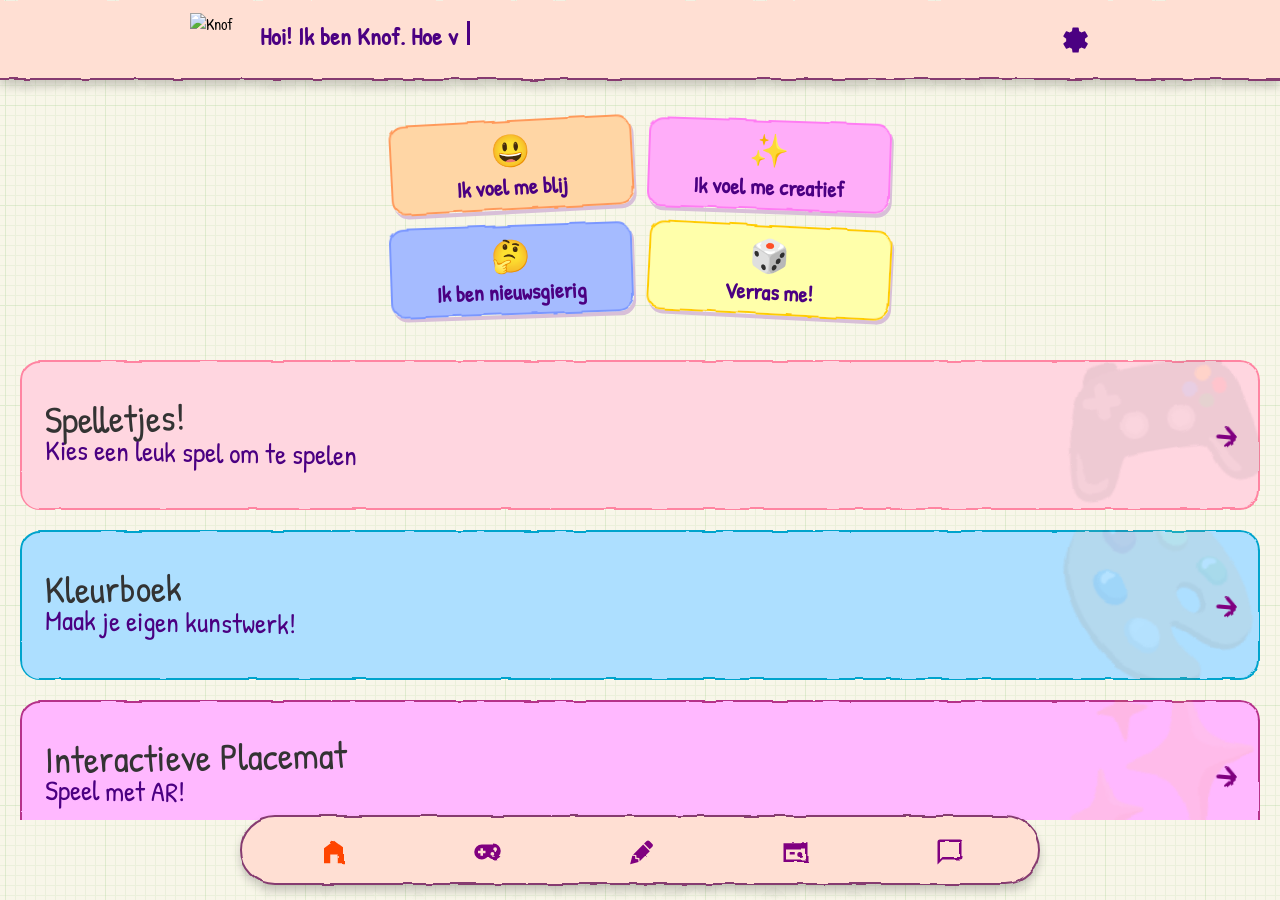
==== commit f7a582c9: "Update index.html" ====
--- a/index.html
+++ b/index.html
@@ -44,7 +44,7 @@
     }
     
     .weather-popup p {
-      margin-bottom: 20px;
+      margin-bottom: 0;
       color: #6B5344;
       font-size: 1.1rem;
       line-height: 1.4;
@@ -65,6 +65,18 @@
     @keyframes popIn {
       0% { transform: scale(0.8); opacity: 0; }
       100% { transform: scale(1); opacity: 1; }
+    }
+    
+    /* Weer icoon animatie */
+    @keyframes sunShine {
+      0% { transform: scale(1) rotate(0deg); }
+      50% { transform: scale(1.1) rotate(10deg); }
+      100% { transform: scale(1) rotate(0deg); }
+    }
+    
+    .sun-emoji {
+      display: inline-block;
+      animation: sunShine 3s infinite ease-in-out;
     }
   </style>
 </head>
@@ -176,7 +188,7 @@
   <div class="weather-popup" id="weatherPopup">
     <div class="weather-popup-content">
       <span class="close-weather" onclick="closeWeatherPopup()">&times;</span>
-      <h2>☀️ Lekker weer alert! ☀️</h2>
+      <h2><span class="sun-emoji">☀️</span> Lekker weer alert! <span class="sun-emoji">☀️</span></h2>
       <p id="weatherMessage">Het is heerlijk weer om buiten te spelen! Heb je onze speeltuin al gezien?</p>
     </div>
   </div>
@@ -266,7 +278,12 @@
       
       // API call naar OpenWeatherMap
       fetch('https://api.openweathermap.org/data/2.5/weather?q=Hardenberg,NL&appid=a99dfbc3210902e1a5e905997c8fa237&units=metric')
-        .then(response => response.json())
+        .then(response => {
+          if (!response.ok) {
+            throw new Error('Weer API antwoordt niet');
+          }
+          return response.json();
+        })
         .then(data => {
           console.log('Weer data:', data);
           const temperature = Math.round(data.main.temp);
@@ -274,7 +291,7 @@
           
           if (temperature >= 10) {
             console.log('Het is lekker weer, popup wordt getoond!');
-            showWeatherPopup(temperature);
+            showWeatherPopup(temperature, data.weather[0].description);
             // Markeer dat de popup is getoond
             sessionStorage.setItem('weatherPopupShown', 'true');
           } else {
@@ -283,27 +300,40 @@
         })
         .catch(error => {
           console.error('Fout bij ophalen weerdata:', error);
+          // Fallback om de popup toch te tonen bij API-fouten (alleen voor testdoeleinden)
+          // showWeatherPopup(22, 'zonnig');
         });
     }
 
-    function showWeatherPopup(temperature) {
+    function showWeatherPopup(temperature, weatherDesc) {
       const popup = document.getElementById('weatherPopup');
       const message = document.getElementById('weatherMessage');
       
-      // Verschillende berichten afhankelijk van temperatuur
+      // Berichten gebaseerd op de temperatuur
+      let messageText = '';
+      let speechText = '';
+      
       if (temperature >= 25) {
-        message.textContent = `Wow! Het is ${temperature}°C! Perfect weer om buiten te spelen!`;
-        typeSpeechMessage("Wow, wat is het lekker warm vandaag! Zullen we naar buiten gaan?");
+        messageText = `Wow! Het is ${temperature}°C! Perfect weer om buiten te spelen en misschien wel een ijsje te eten! 🍦`;
+        speechText = "Wow, wat is het lekker warm vandaag! Zullen we naar buiten gaan en een ijsje eten?";
       } else if (temperature >= 20) {
-        message.textContent = `Het is ${temperature}°C, heerlijk weer om buiten te spelen! Knof heeft zin in avontuur!`;
-        typeSpeechMessage("Het is zo'n mooie dag! Ik wil graag buiten spelen!");
+        messageText = `Het is ${temperature}°C, heerlijk weer om buiten te spelen! Knof heeft zin in avontuur in de speeltuin! 🌳`;
+        speechText = "Het is zo'n mooie dag! Ik wil graag buiten spelen in de speeltuin!";
+      } else if (temperature >= 15) {
+        messageText = `Het is ${temperature}°C, prima weer om buiten te spelen! Misschien kun je Knof helpen met schatten zoeken? 🔍`;
+        speechText = "Het is lekker weer voor een speurtocht! Zullen we samen schatten gaan zoeken?";
       } else {
-        message.textContent = `Het is ${temperature}°C, prima weer om buiten te spelen! Knof wil graag naar de speeltuin!`;
-        typeSpeechMessage("Het is lekker weer vandaag! Perfect voor buitenactiviteiten!");
+        messageText = `Het is ${temperature}°C, een beetje fris maar nog steeds leuk om even buiten te spelen! Neem wel een vestje mee! 🧥`;
+        speechText = "Het is een beetje fris, maar buiten spelen is nog steeds leuk! Vergeet je vestje niet!";
       }
+      
+      message.textContent = messageText;
       
       // Toon de popup
       popup.style.display = 'flex';
+      
+      // Laat Knof praten
+      typeSpeechMessage(speechText);
     }
 
     function closeWeatherPopup() {
--- a/css/style.css
+++ b/css/style.css
@@ -961,6 +961,97 @@
   padding: 10px 0;
 }
 
+/* Weer-popup stijl */
+.weather-popup {
+  display: none;
+  position: fixed;
+  z-index: 1001;
+  left: 0;
+  top: 0;
+  width: 100%;
+  height: 100%;
+  background-color: rgba(248, 246, 233, 0.85);
+  justify-content: center;
+  align-items: center;
+  padding: 20px;
+}
+
+.weather-popup-content {
+  background-color: #FFFFFF;
+  border-radius: 20px;
+  border: 3px solid #FFD700; /* Gouden rand voor zonneschijn */
+  padding: 35px 30px;
+  width: 85%;
+  max-width: 400px;
+  text-align: center;
+  box-shadow: 0 6px 18px rgba(255, 215, 0, 0.3); /* Gouden schaduw */
+  filter: url(#rough-filter);
+  transform: rotate(-1deg);
+  animation: weatherPopIn 0.5s ease-out forwards;
+}
+
+.weather-popup h2 {
+  margin: 0 0 15px;
+  font-size: 2.2rem;
+  color: #FF9A5A; /* Oranje/gele kleur voor de zon */
+  transform: rotate(1deg);
+  text-shadow: 0 2px 4px rgba(255, 215, 0, 0.3);
+}
+
+.weather-popup p {
+  margin-bottom: 25px;
+  color: #4B0082;
+  font-size: 1.6rem;
+  line-height: 1.5;
+  transform: rotate(-0.5deg);
+}
+
+.weather-button {
+  background-color: #F4F1E4;
+  border: 2px solid #FF9A5A;
+  border-radius: 15px;
+  padding: 12px 30px;
+  color: #4B0082;
+  font-size: 1.5rem;
+  cursor: pointer;
+  transition: all 0.2s;
+  filter: url(#rough-filter);
+  transform: rotate(1deg);
+  box-shadow: 2px 4px 0px #FFD6A5;
+}
+
+.weather-button:active {
+  background-color: #FFD6A5;
+  transform: rotate(1deg) scale(0.96);
+  box-shadow: 1px 2px 0px #FFD6A5;
+}
+
+/* Speciaal effect voor weerpopup */
+@keyframes weatherPopIn {
+  0% { transform: scale(0.8) rotate(-1deg); opacity: 0; }
+  50% { transform: scale(1.05) rotate(-1deg); opacity: 1; }
+  100% { transform: scale(1) rotate(-1deg); opacity: 1; }
+}
+
+/* Zon-animatie voor leuk effect */
+.sun-ray {
+  position: absolute;
+  width: 120px;
+  height: 120px;
+  top: -40px;
+  right: -40px;
+  background-image: url("data:image/svg+xml,%3Csvg xmlns='http://www.w3.org/2000/svg' viewBox='0 0 100 100'%3E%3Ccircle cx='50' cy='50' r='40' fill='%23FFD700' /%3E%3C/svg%3E");
+  background-size: contain;
+  opacity: 0.4;
+  pointer-events: none;
+  animation: sunRotate 20s linear infinite;
+}
+
+@keyframes sunRotate {
+  from { transform: rotate(0deg); }
+  to { transform: rotate(360deg); }
+}
+
 /* Media query voor kleine schermen */
 @media (max-width: 480px) {
   .top-nav-bar {
@@ -1040,4 +1131,22 @@
   .popup-content p {
     font-size: 1.6rem;
   }
-}
+  
+  .weather-popup-content {
+    padding: 25px 20px;
+    width: 90%;
+  }
+  
+  .weather-popup h2 {
+    font-size: 1.8rem;
+  }
+  
+  .weather-popup p {
+    font-size: 1.4rem;
+  }
+  
+  .weather-button {
+    font-size: 1.3rem;
+    padding: 10px 25px;
+  }
+}
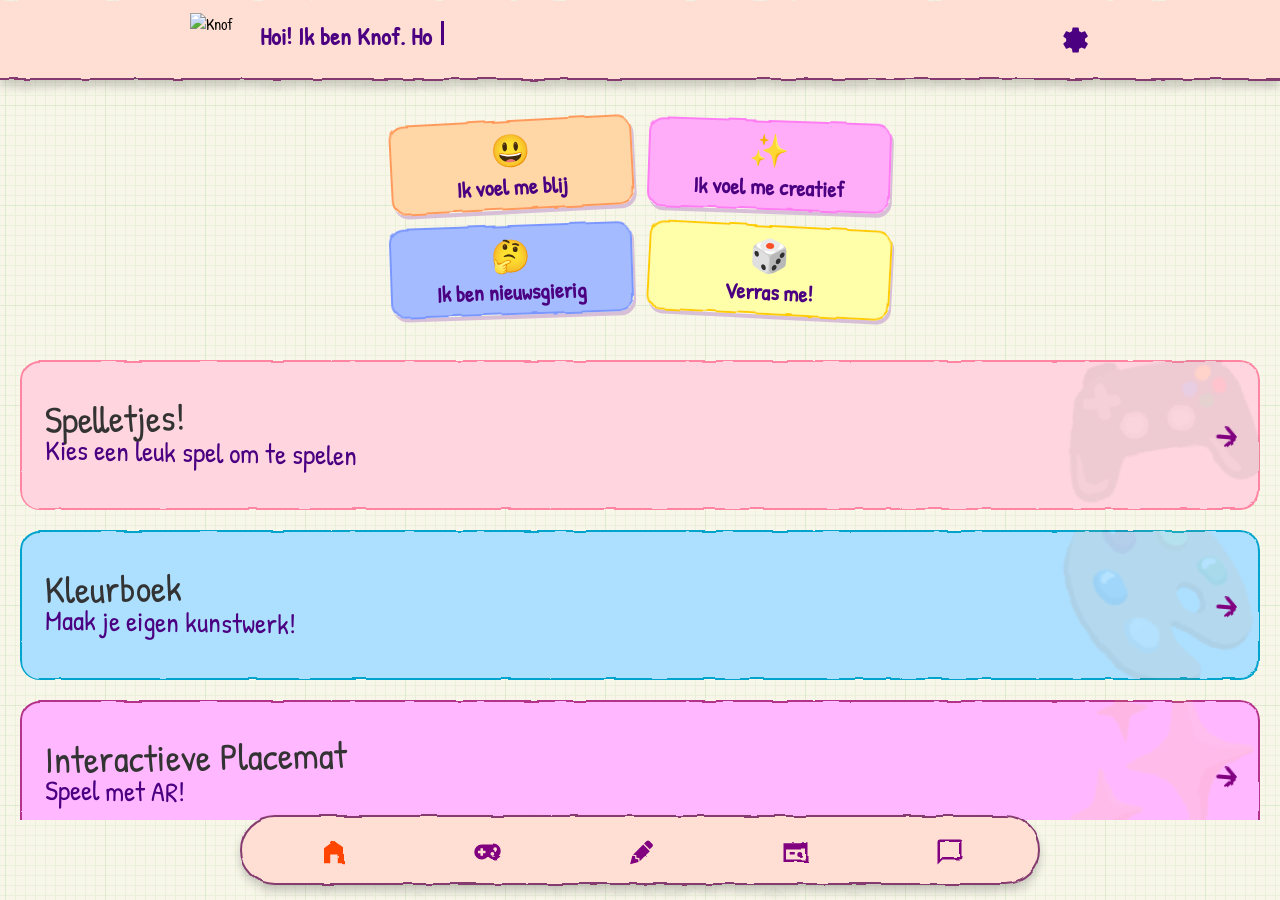
==== commit 72a5b213: "Update index.html" ====
--- a/index.html
+++ b/index.html
@@ -1,6 +1,15 @@
 <!DOCTYPE html>
 <html lang="nl">
 <head>
+  <!-- Google tag (gtag.js) -->
+<script async src="https://www.googletagmanager.com/gtag/js?id=G-685BXDXHF8"></script>
+<script>
+  window.dataLayer = window.dataLayer || [];
+  function gtag(){dataLayer.push(arguments);}
+  gtag('js', new Date());
+
+  gtag('config', 'G-685BXDXHF8');
+</script>
   <meta charset="UTF-8">
   <meta name="viewport" content="width=device-width, initial-scale=1.0, maximum-scale=1.0, user-scalable=no">
   <title>Knof's Online Speelbos</title>
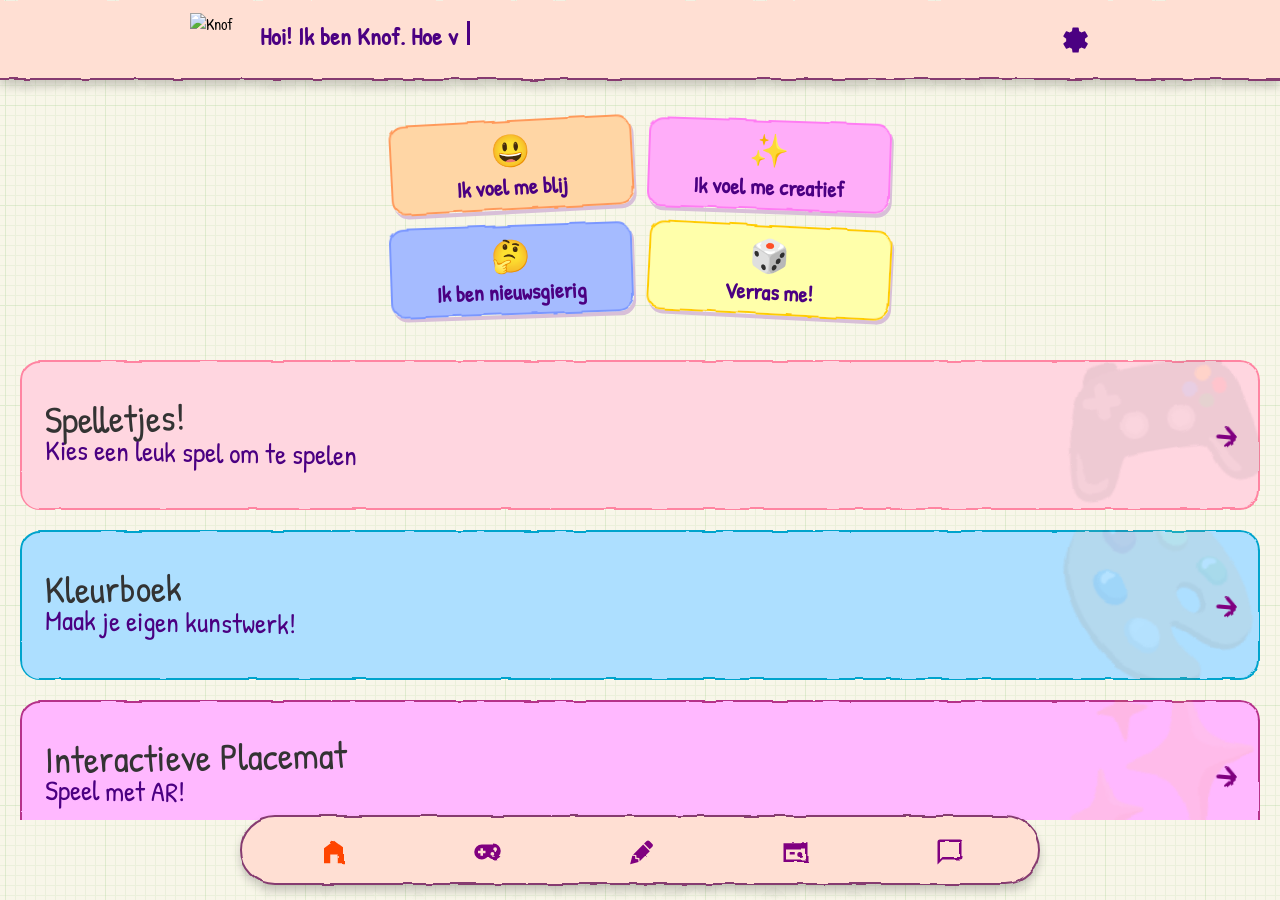
==== commit cd011c82: "Update index.html" ====
--- a/index.html
+++ b/index.html
@@ -12,7 +12,7 @@
 </script>
   <meta charset="UTF-8">
   <meta name="viewport" content="width=device-width, initial-scale=1.0, maximum-scale=1.0, user-scalable=no">
-  <title>Knof's Online Speelbos</title>
+  <title data-i18n="app_title">Knof's Online Speelbos</title>
   <link rel="stylesheet" href="css/style.css">
   <link rel="manifest" href="manifest.json">
   <meta name="theme-color" content="#F8F6E9">
@@ -121,28 +121,28 @@
         <div class="button-bg"></div>
         <span>
           <div class="button-emoji">😃</div>
-          <div class="button-text">Ik voel me blij</div>
+          <div class="button-text" data-i18n="feeling_happy">Ik voel me blij</div>
         </span>
       </div>
       <div class="button" id="creatief-btn">
         <div class="button-bg"></div>
         <span>
           <div class="button-emoji">✨</div>
-          <div class="button-text">Ik voel me creatief</div>
+          <div class="button-text" data-i18n="feeling_creative">Ik voel me creatief</div>
         </span>
       </div>
       <div class="button" id="nieuwsgierig-btn">
         <div class="button-bg"></div>
         <span>
           <div class="button-emoji">🤔</div>
-          <div class="button-text">Ik ben nieuwsgierig</div>
+          <div class="button-text" data-i18n="feeling_curious">Ik ben nieuwsgierig</div>
         </span>
       </div>
       <div class="button" id="verrassing-btn">
         <div class="button-bg"></div>
         <span>
           <div class="button-emoji">🎲</div>
-          <div class="button-text">Verras me!</div>
+          <div class="button-text" data-i18n="surprise_me">Verras me!</div>
         </span>
       </div>
     </div>
@@ -151,32 +151,32 @@
       <!-- Games Section -->
       <div class="section" id="games-section">
         <div class="section-bg-games"></div>
-        <div class="section-title">Spelletjes!</div>
-        <div class="section-subtitle">Kies een leuk spel om te spelen</div>
+        <div class="section-title" data-i18n="games">Spelletjes!</div>
+        <div class="section-subtitle" data-i18n="games_subtitle">Kies een leuk spel om te spelen</div>
         <span class="section-arrow"></span>
       </div>
       
       <!-- Coloring Boek Section -->
       <div class="section" id="coloring-section">
         <div class="section-bg-coloring"></div>
-        <div class="section-title">Kleurboek</div>
-        <div class="section-subtitle">Maak je eigen kunstwerk!</div>
+        <div class="section-title" data-i18n="coloring_book">Kleurboek</div>
+        <div class="section-subtitle" data-i18n="coloring_subtitle">Maak je eigen kunstwerk!</div>
         <span class="section-arrow"></span>
       </div>
 
       <!-- Placemat Section -->
       <div class="section" id="placemat-section">
         <div class="section-bg-placemat"></div>
-        <div class="section-title">Interactieve Placemat</div>
-        <div class="section-subtitle">Speel met AR!</div>
+        <div class="section-title" data-i18n="placemat">Interactieve Placemat</div>
+        <div class="section-subtitle" data-i18n="placemat_subtitle">Speel met AR!</div>
         <span class="section-arrow"></span>
       </div>
 
       <!-- Chat Section -->
       <div class="section" id="chat-section">
         <div class="section-bg-chat"></div>
-        <div class="section-title">Praten met Knof</div>
-        <div class="section-subtitle">Stel vragen aan je vriend!</div>
+        <div class="section-title" data-i18n="chat">Praten met Knof</div>
+        <div class="section-subtitle" data-i18n="chat_subtitle">Stel vragen aan je vriend!</div>
         <span class="section-arrow"></span>
       </div>
     </div>
@@ -189,7 +189,7 @@
   <div id="popup-message" class="popup">
     <div class="popup-content">
       <span class="close-popup">&times;</span>
-      <p>Deze functie wordt nog gebakken, kom snel terug! 🧁</p>
+      <p data-i18n="popup_message">Deze functie wordt nog gebakken, kom snel terug! 🧁</p>
     </div>
   </div>
 
@@ -197,8 +197,8 @@
   <div class="weather-popup" id="weatherPopup">
     <div class="weather-popup-content">
       <span class="close-weather" onclick="closeWeatherPopup()">&times;</span>
-      <h2><span class="sun-emoji">☀️</span> Lekker weer alert! <span class="sun-emoji">☀️</span></h2>
-      <p id="weatherMessage">Het is heerlijk weer om buiten te spelen! Heb je onze speeltuin al gezien?</p>
+      <h2><span class="sun-emoji">☀️</span> <span data-i18n="weather_title">Lekker weer alert!</span> <span class="sun-emoji">☀️</span></h2>
+      <p id="weatherMessage" data-i18n="weather_message">Het is heerlijk weer om buiten te spelen! Heb je onze speeltuin al gezien?</p>
     </div>
   </div>
 
@@ -209,7 +209,7 @@
     document.addEventListener('DOMContentLoaded', function() {
       // Welkomstbericht tonen wanneer de pagina geladen is
       setTimeout(() => {
-        typeSpeechMessage("Hoi! Ik ben Knof. Hoe voel je je vandaag?");
+        typeSpeechMessage(__("greeting", "Hoi! Ik ben Knof. Hoe voel je je vandaag?"));
       }, 500);
 
       // Check het weer als de pagina laadt
@@ -248,7 +248,7 @@
         document.getElementById('popup-message').style.display = 'flex';
         
         // Toon ook een leuk bericht van Knof
-        typeSpeechMessage("Oeps! De placemat-functie ligt nog in de oven!");
+        typeSpeechMessage(__("placemat_unavailable", "Oeps! De placemat-functie ligt nog in de oven!"));
       });
       
       document.getElementById('chat-section').addEventListener('click', () => {
@@ -323,17 +323,17 @@
       let speechText = '';
       
       if (temperature >= 25) {
-        messageText = `Wow! Het is ${temperature}°C! Perfect weer om buiten te spelen en misschien wel een ijsje te eten! 🍦`;
-        speechText = "Wow, wat is het lekker warm vandaag! Zullen we naar buiten gaan en een ijsje eten?";
+        messageText = __("weather_hot", `Wow! Het is ${temperature}°C! Perfect weer om buiten te spelen en misschien wel een ijsje te eten! 🍦`);
+        speechText = __("weather_hot_speech", "Wow, wat is het lekker warm vandaag! Zullen we naar buiten gaan en een ijsje eten?");
       } else if (temperature >= 20) {
-        messageText = `Het is ${temperature}°C, heerlijk weer om buiten te spelen! Knof heeft zin in avontuur in de speeltuin! 🌳`;
-        speechText = "Het is zo'n mooie dag! Ik wil graag buiten spelen in de speeltuin!";
+        messageText = __("weather_nice", `Het is ${temperature}°C, heerlijk weer om buiten te spelen! Knof heeft zin in avontuur in de speeltuin! 🌳`);
+        speechText = __("weather_nice_speech", "Het is zo'n mooie dag! Ik wil graag buiten spelen in de speeltuin!");
       } else if (temperature >= 15) {
-        messageText = `Het is ${temperature}°C, prima weer om buiten te spelen! Misschien kun je Knof helpen met schatten zoeken? 🔍`;
-        speechText = "Het is lekker weer voor een speurtocht! Zullen we samen schatten gaan zoeken?";
+        messageText = __("weather_mild", `Het is ${temperature}°C, prima weer om buiten te spelen! Misschien kun je Knof helpen met schatten zoeken? 🔍`);
+        speechText = __("weather_mild_speech", "Het is lekker weer voor een speurtocht! Zullen we samen schatten gaan zoeken?");
       } else {
-        messageText = `Het is ${temperature}°C, een beetje fris maar nog steeds leuk om even buiten te spelen! Neem wel een vestje mee! 🧥`;
-        speechText = "Het is een beetje fris, maar buiten spelen is nog steeds leuk! Vergeet je vestje niet!";
+        messageText = __("weather_cool", `Het is ${temperature}°C, een beetje fris maar nog steeds leuk om even buiten te spelen! Neem wel een vestje mee! 🧥`);
+        speechText = __("weather_cool_speech", "Het is een beetje fris, maar buiten spelen is nog steeds leuk! Vergeet je vestje niet!");
       }
       
       message.textContent = messageText;
@@ -348,7 +348,7 @@
     function closeWeatherPopup() {
       const popup = document.getElementById('weatherPopup');
       popup.style.display = 'none';
-      typeSpeechMessage("Leuk hè, buiten spelen! Laten we straks gaan!");
+      typeSpeechMessage(__("weather_close", "Leuk hè, buiten spelen! Laten we straks gaan!"));
     }
   </script>
 </body>
